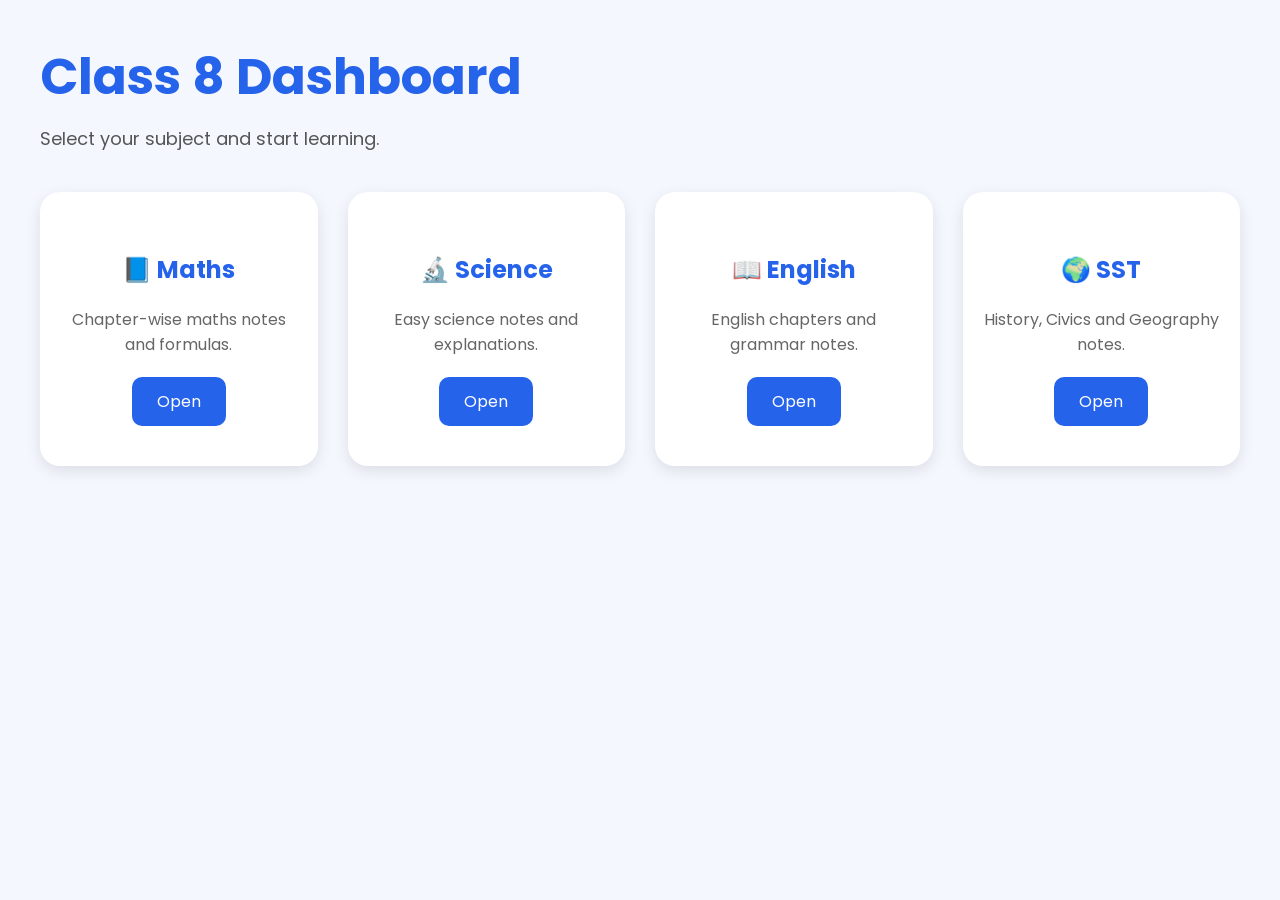
==== class8.html @ af127c63 "Update class8.html" ====
<!DOCTYPE html>
<html lang="en">
<head>
<meta charset="UTF-8">
<meta name="viewport" content="width=device-width, initial-scale=1.0">

<title>Class 8</title>

<link href="https://fonts.googleapis.com/css2?family=Poppins:wght@300;400;500;600;700&display=swap" rel="stylesheet">

<style>
  .search-box{
text-align:center;
margin-bottom:40px;
}

.search-box input{
width:60%;
max-width:500px;
padding:15px;
border-radius:12px;
border:none;
outline:none;
font-size:16px;
box-shadow:0 4px 10px rgba(0,0,0,0.1);
}
.banner{
  <div class="search-box">

<input type="text" placeholder="Search subjects...">

</div>
background:linear-gradient(to right,#2563eb,#4f46e5);
padding:40px;
border-radius:20px;
text-align:center;
color:white;
margin-bottom:40px;
}

.banner h2{
font-size:35px;
margin-bottom:10px;
}

.banner p{
font-size:18px;
}
*{
margin:0;
padding:0;
box-sizing:border-box;
font-family:'Poppins',sans-serif;
}

body{
background:#f5f7ff;
padding:40px;
}
<div class="banner">

<h2>📚 Welcome to Class 8 Learning Hub</h2>

<p>
Free Notes, PDFs and Study Material for Students
</p>

</div>
  <div class="search-box">

<input type="text" placeholder="Search subjects...">

</div>
.heading{
text-align:center;
margin-bottom:50px;
}

.heading h1{
font-size:50px;
color:#2563eb;
}

.heading p{
margin-top:10px;
font-size:18px;
color:#555;
}

.subject-container{
display:grid;
grid-template-columns:repeat(auto-fit,minmax(250px,1fr));
gap:30px;
margin-top:40px;
}

.subject-card{
background:white;
padding:40px 20px;
border-radius:20px;
text-align:center;
box-shadow:0 5px 15px rgba(0,0,0,0.1);
transition:0.3s;
}

.subject-card:hover{
transform:translateY(-10px);
}

.subject-card h2{
margin:20px 0;
color:#2563eb;
}

.subject-card p{
color:#666;
margin-bottom:20px;
}

.subject-card a{
text-decoration:none;
background:#2563eb;
color:white;
padding:12px 25px;
border-radius:10px;
display:inline-block;
}

</style>

</head>

<body>

<div class="heading">

<h1>Class 8 Dashboard</h1>

<p>
Select your subject and start learning.
</p>

</div>

<div class="subject-container">

<div class="subject-card">
<h2>📘 Maths</h2>
<p>Chapter-wise maths notes and formulas.</p>
<a href="maths.html">Open</a>
</div>

<div class="subject-card">
<h2>🔬 Science</h2>
<p>Easy science notes and explanations.</p>
<a href="science.html">Open</a>
</div>

<div class="subject-card">
<h2>📖 English</h2>
<p>English chapters and grammar notes.</p>
<a href="english.html">Open</a>
</div>

<div class="subject-card">
<h2>🌍 SST</h2>
<p>History, Civics and Geography notes.</p>
<a href="sst.html">Open</a>
</div>

</div>

</body>
</html>
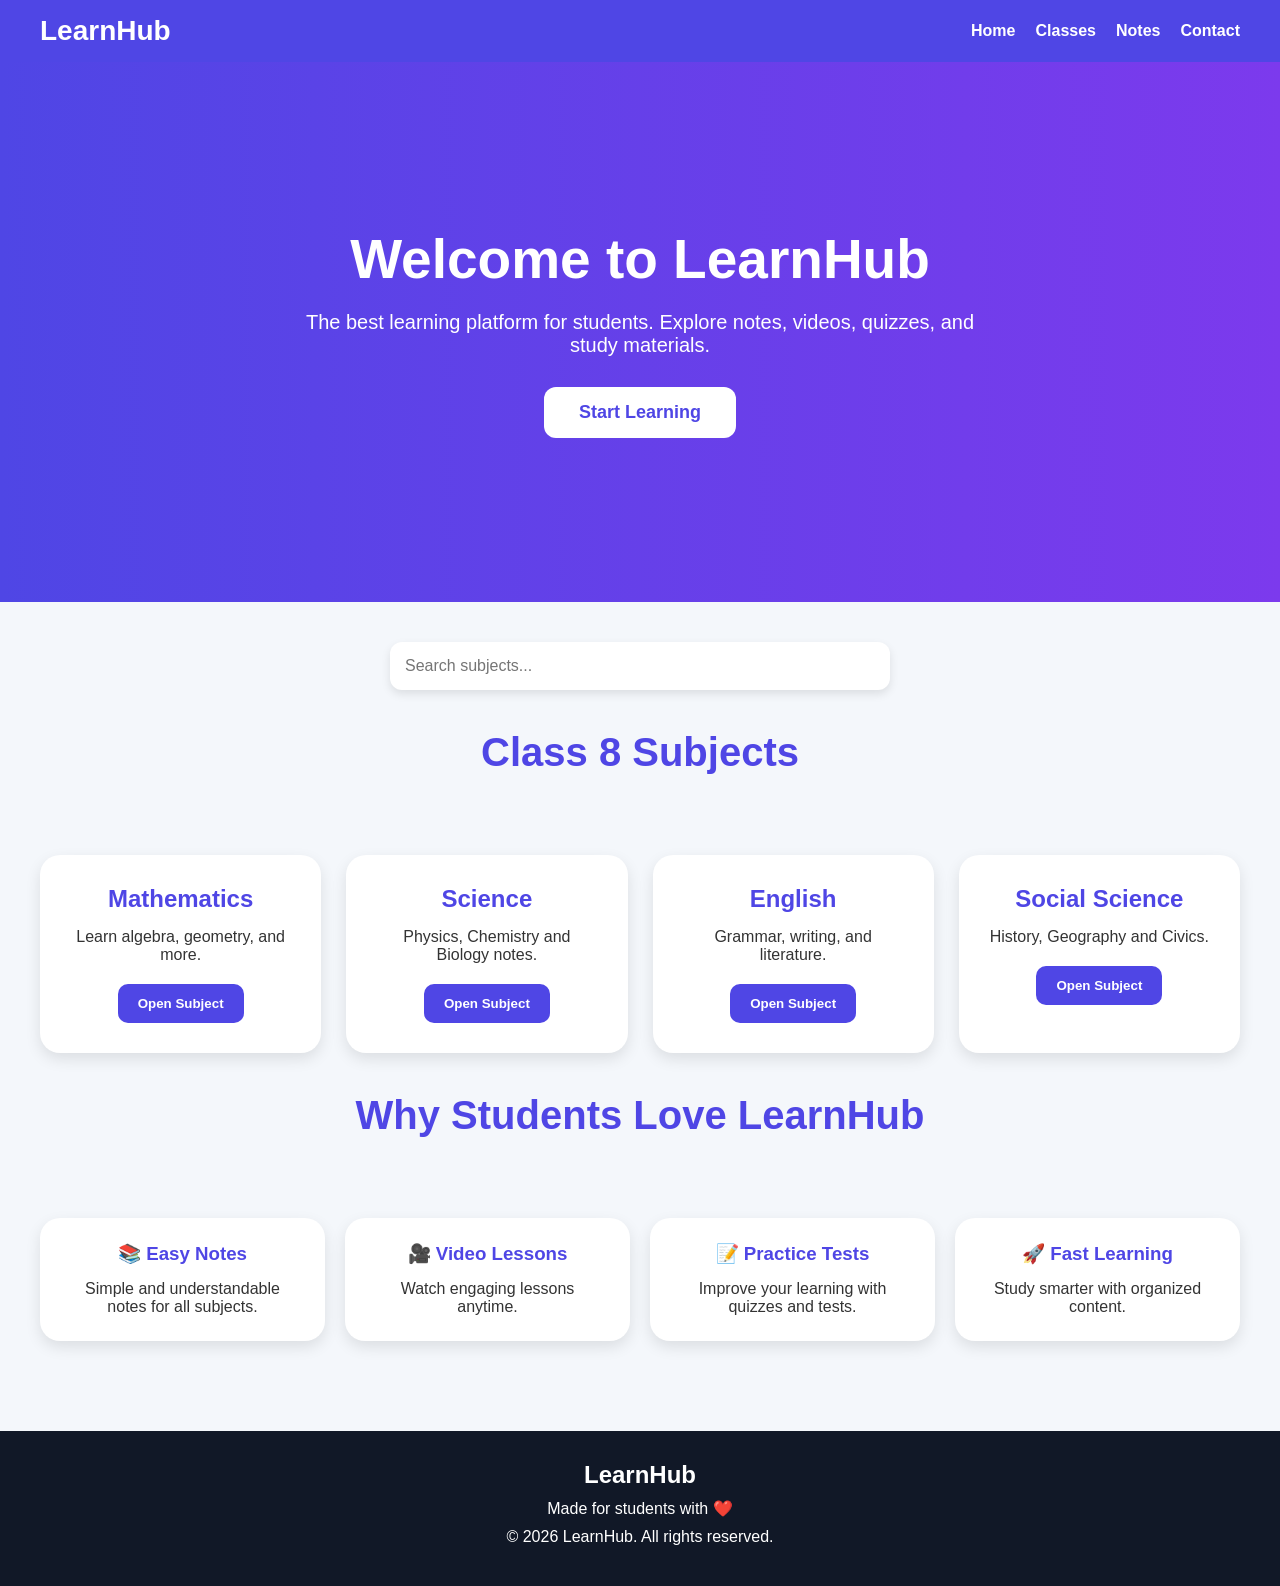
==== commit fe95fe9e: "Update class8.html" ====
--- a/class8.html
+++ b/class8.html
@@ -3,15 +3,104 @@
 <head>
 <meta charset="UTF-8">
 <meta name="viewport" content="width=device-width, initial-scale=1.0">
-
-<title>Class 8</title>
-
-<link href="https://fonts.googleapis.com/css2?family=Poppins:wght@300;400;500;600;700&display=swap" rel="stylesheet">
+<title>LearnHub - Class 8</title>
 
 <style>
-  .search-box{
-text-align:center;
-margin-bottom:40px;
+
+*{
+margin:0;
+padding:0;
+box-sizing:border-box;
+font-family:Arial, sans-serif;
+}
+
+body{
+background:#f4f7fb;
+color:#333;
+}
+
+/* NAVBAR */
+
+nav{
+display:flex;
+justify-content:space-between;
+align-items:center;
+padding:15px 40px;
+background:#4f46e5;
+color:white;
+position:sticky;
+top:0;
+z-index:1000;
+}
+
+.logo{
+font-size:28px;
+font-weight:bold;
+}
+
+nav ul{
+display:flex;
+list-style:none;
+gap:20px;
+}
+
+nav ul li a{
+text-decoration:none;
+color:white;
+font-weight:bold;
+transition:0.3s;
+}
+
+nav ul li a:hover{
+color:yellow;
+}
+
+/* HERO */
+
+.hero{
+height:60vh;
+display:flex;
+flex-direction:column;
+justify-content:center;
+align-items:center;
+text-align:center;
+background:linear-gradient(to right,#4f46e5,#7c3aed);
+color:white;
+padding:20px;
+}
+
+.hero h1{
+font-size:55px;
+margin-bottom:20px;
+}
+
+.hero p{
+font-size:20px;
+margin-bottom:30px;
+max-width:700px;
+}
+
+.hero button{
+padding:15px 35px;
+border:none;
+border-radius:12px;
+background:white;
+color:#4f46e5;
+font-size:18px;
+font-weight:bold;
+cursor:pointer;
+transition:0.3s;
+}
+
+.hero button:hover{
+transform:scale(1.05);
+}
+
+/* SEARCH BAR */
+
+.search-box{
+text-align:center;
+margin:40px 0;
 }
 
 .search-box input{
@@ -24,151 +113,214 @@
 font-size:16px;
 box-shadow:0 4px 10px rgba(0,0,0,0.1);
 }
-.banner{
-  <div class="search-box">
-
-<input type="text" placeholder="Search subjects...">
-
-</div>
-background:linear-gradient(to right,#2563eb,#4f46e5);
-padding:40px;
-border-radius:20px;
-text-align:center;
-color:white;
+
+/* SECTION TITLE */
+
+.heading{
+text-align:center;
+font-size:40px;
 margin-bottom:40px;
-}
-
-.banner h2{
-font-size:35px;
-margin-bottom:10px;
-}
-
-.banner p{
-font-size:18px;
-}
-*{
-margin:0;
-padding:0;
-box-sizing:border-box;
-font-family:'Poppins',sans-serif;
-}
-
-body{
-background:#f5f7ff;
-padding:40px;
-}
-<div class="banner">
-
-<h2>📚 Welcome to Class 8 Learning Hub</h2>
-
-<p>
-Free Notes, PDFs and Study Material for Students
-</p>
-
-</div>
-  <div class="search-box">
-
-<input type="text" placeholder="Search subjects...">
-
-</div>
-.heading{
-text-align:center;
-margin-bottom:50px;
-}
-
-.heading h1{
-font-size:50px;
-color:#2563eb;
-}
-
-.heading p{
-margin-top:10px;
-font-size:18px;
-color:#555;
-}
-
-.subject-container{
+color:#4f46e5;
+}
+
+/* SUBJECT CARDS */
+
+.subjects{
 display:grid;
 grid-template-columns:repeat(auto-fit,minmax(250px,1fr));
-gap:30px;
-margin-top:40px;
-}
-
-.subject-card{
+gap:25px;
+padding:40px;
+}
+
+.card{
 background:white;
-padding:40px 20px;
+padding:30px;
 border-radius:20px;
 text-align:center;
-box-shadow:0 5px 15px rgba(0,0,0,0.1);
+box-shadow:0 6px 15px rgba(0,0,0,0.1);
 transition:0.3s;
 }
 
-.subject-card:hover{
+.card:hover{
 transform:translateY(-10px);
 }
 
-.subject-card h2{
-margin:20px 0;
-color:#2563eb;
-}
-
-.subject-card p{
-color:#666;
+.card h2{
+margin-bottom:15px;
+color:#4f46e5;
+}
+
+.card p{
 margin-bottom:20px;
 }
 
-.subject-card a{
-text-decoration:none;
-background:#2563eb;
-color:white;
-padding:12px 25px;
+.card button{
+padding:12px 20px;
+border:none;
+background:#4f46e5;
+color:white;
 border-radius:10px;
-display:inline-block;
+cursor:pointer;
+font-weight:bold;
+transition:0.3s;
+}
+
+.card button:hover{
+background:#372fcf;
+}
+
+/* FEATURES */
+
+.features{
+display:grid;
+grid-template-columns:repeat(auto-fit,minmax(250px,1fr));
+gap:20px;
+padding:40px;
+}
+
+.feature-box{
+background:white;
+padding:25px;
+border-radius:20px;
+text-align:center;
+box-shadow:0 6px 15px rgba(0,0,0,0.1);
+}
+
+.feature-box h3{
+margin-bottom:15px;
+color:#4f46e5;
+}
+
+/* FOOTER */
+
+footer{
+background:#111827;
+color:white;
+text-align:center;
+padding:30px;
+margin-top:50px;
+}
+
+footer p{
+margin:10px 0;
 }
 
 </style>
 
 </head>
-
 <body>
 
-<div class="heading">
-
-<h1>Class 8 Dashboard</h1>
+<!-- NAVBAR -->
+
+<nav>
+
+<div class="logo">LearnHub</div>
+
+<ul>
+<li><a href="#">Home</a></li>
+<li><a href="#">Classes</a></li>
+<li><a href="#">Notes</a></li>
+<li><a href="#">Contact</a></li>
+</ul>
+
+</nav>
+
+<!-- HERO -->
+
+<section class="hero">
+
+<h1>Welcome to LearnHub</h1>
 
 <p>
-Select your subject and start learning.
+The best learning platform for students.
+Explore notes, videos, quizzes, and study materials.
 </p>
 
-</div>
-
-<div class="subject-container">
-
-<div class="subject-card">
-<h2>📘 Maths</h2>
-<p>Chapter-wise maths notes and formulas.</p>
-<a href="maths.html">Open</a>
-</div>
-
-<div class="subject-card">
-<h2>🔬 Science</h2>
-<p>Easy science notes and explanations.</p>
-<a href="science.html">Open</a>
-</div>
-
-<div class="subject-card">
-<h2>📖 English</h2>
-<p>English chapters and grammar notes.</p>
-<a href="english.html">Open</a>
-</div>
-
-<div class="subject-card">
-<h2>🌍 SST</h2>
-<p>History, Civics and Geography notes.</p>
-<a href="sst.html">Open</a>
-</div>
-
-</div>
+<button onclick="document.getElementById('subjects').scrollIntoView({behavior:'smooth'})">
+Start Learning
+</button>
+
+</section>
+
+<!-- SEARCH BAR -->
+
+<div class="search-box">
+
+<input type="text" placeholder="Search subjects...">
+
+</div>
+
+<!-- SUBJECTS -->
+
+<h1 class="heading">Class 8 Subjects</h1>
+
+<section class="subjects" id="subjects">
+
+<div class="card">
+<h2>Mathematics</h2>
+<p>Learn algebra, geometry, and more.</p>
+<button>Open Subject</button>
+</div>
+
+<div class="card">
+<h2>Science</h2>
+<p>Physics, Chemistry and Biology notes.</p>
+<button>Open Subject</button>
+</div>
+
+<div class="card">
+<h2>English</h2>
+<p>Grammar, writing, and literature.</p>
+<button>Open Subject</button>
+</div>
+
+<div class="card">
+<h2>Social Science</h2>
+<p>History, Geography and Civics.</p>
+<button>Open Subject</button>
+</div>
+
+</section>
+
+<!-- FEATURES -->
+
+<h1 class="heading">Why Students Love LearnHub</h1>
+
+<section class="features">
+
+<div class="feature-box">
+<h3>📚 Easy Notes</h3>
+<p>Simple and understandable notes for all subjects.</p>
+</div>
+
+<div class="feature-box">
+<h3>🎥 Video Lessons</h3>
+<p>Watch engaging lessons anytime.</p>
+</div>
+
+<div class="feature-box">
+<h3>📝 Practice Tests</h3>
+<p>Improve your learning with quizzes and tests.</p>
+</div>
+
+<div class="feature-box">
+<h3>🚀 Fast Learning</h3>
+<p>Study smarter with organized content.</p>
+</div>
+
+</section>
+
+<!-- FOOTER -->
+
+<footer>
+
+<h2>LearnHub</h2>
+
+<p>Made for students with ❤️</p>
+
+<p>© 2026 LearnHub. All rights reserved.</p>
+
+</footer>
 
 </body>
 </html>
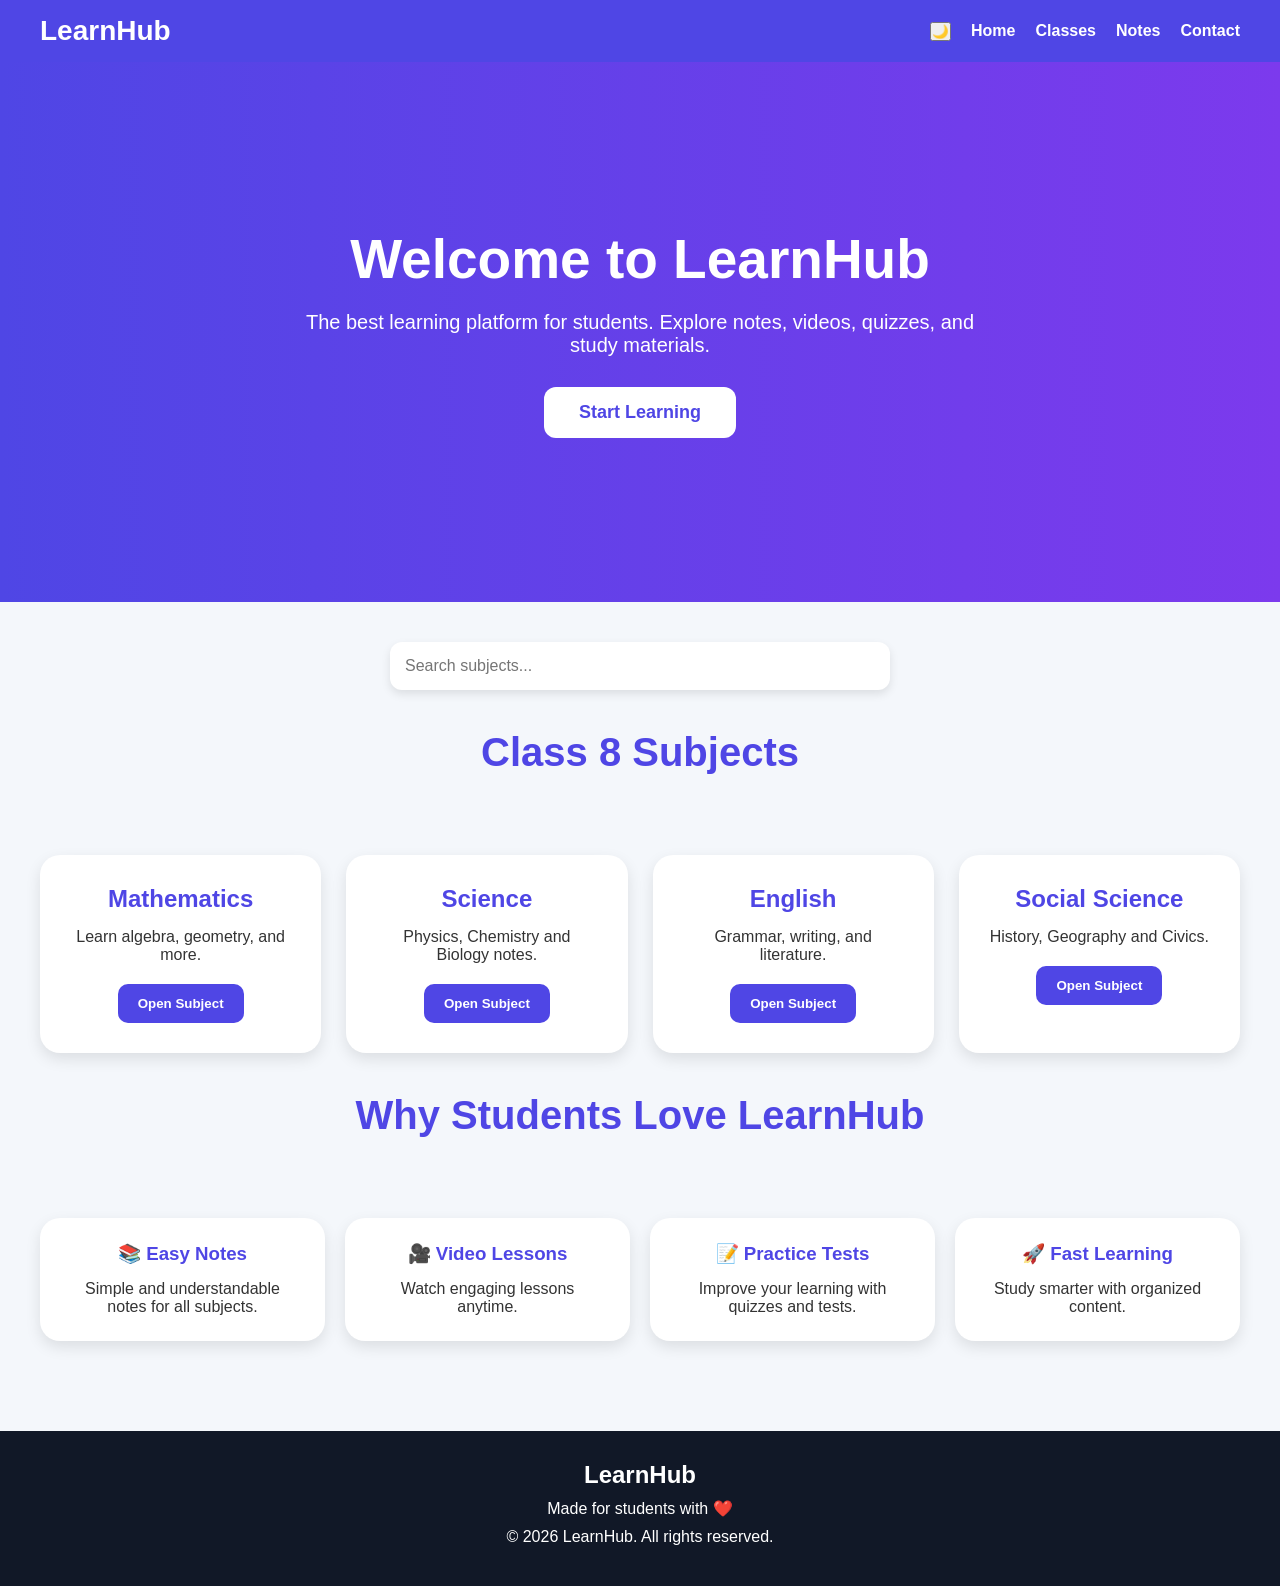
==== commit 679f3544: "Update class8.html" ====
--- a/class8.html
+++ b/class8.html
@@ -217,6 +217,9 @@
 <div class="logo">LearnHub</div>
 
 <ul>
+  <button class="dark-btn" onclick="darkMode()">
+🌙
+</button>
 <li><a href="#">Home</a></li>
 <li><a href="#">Classes</a></li>
 <li><a href="#">Notes</a></li>
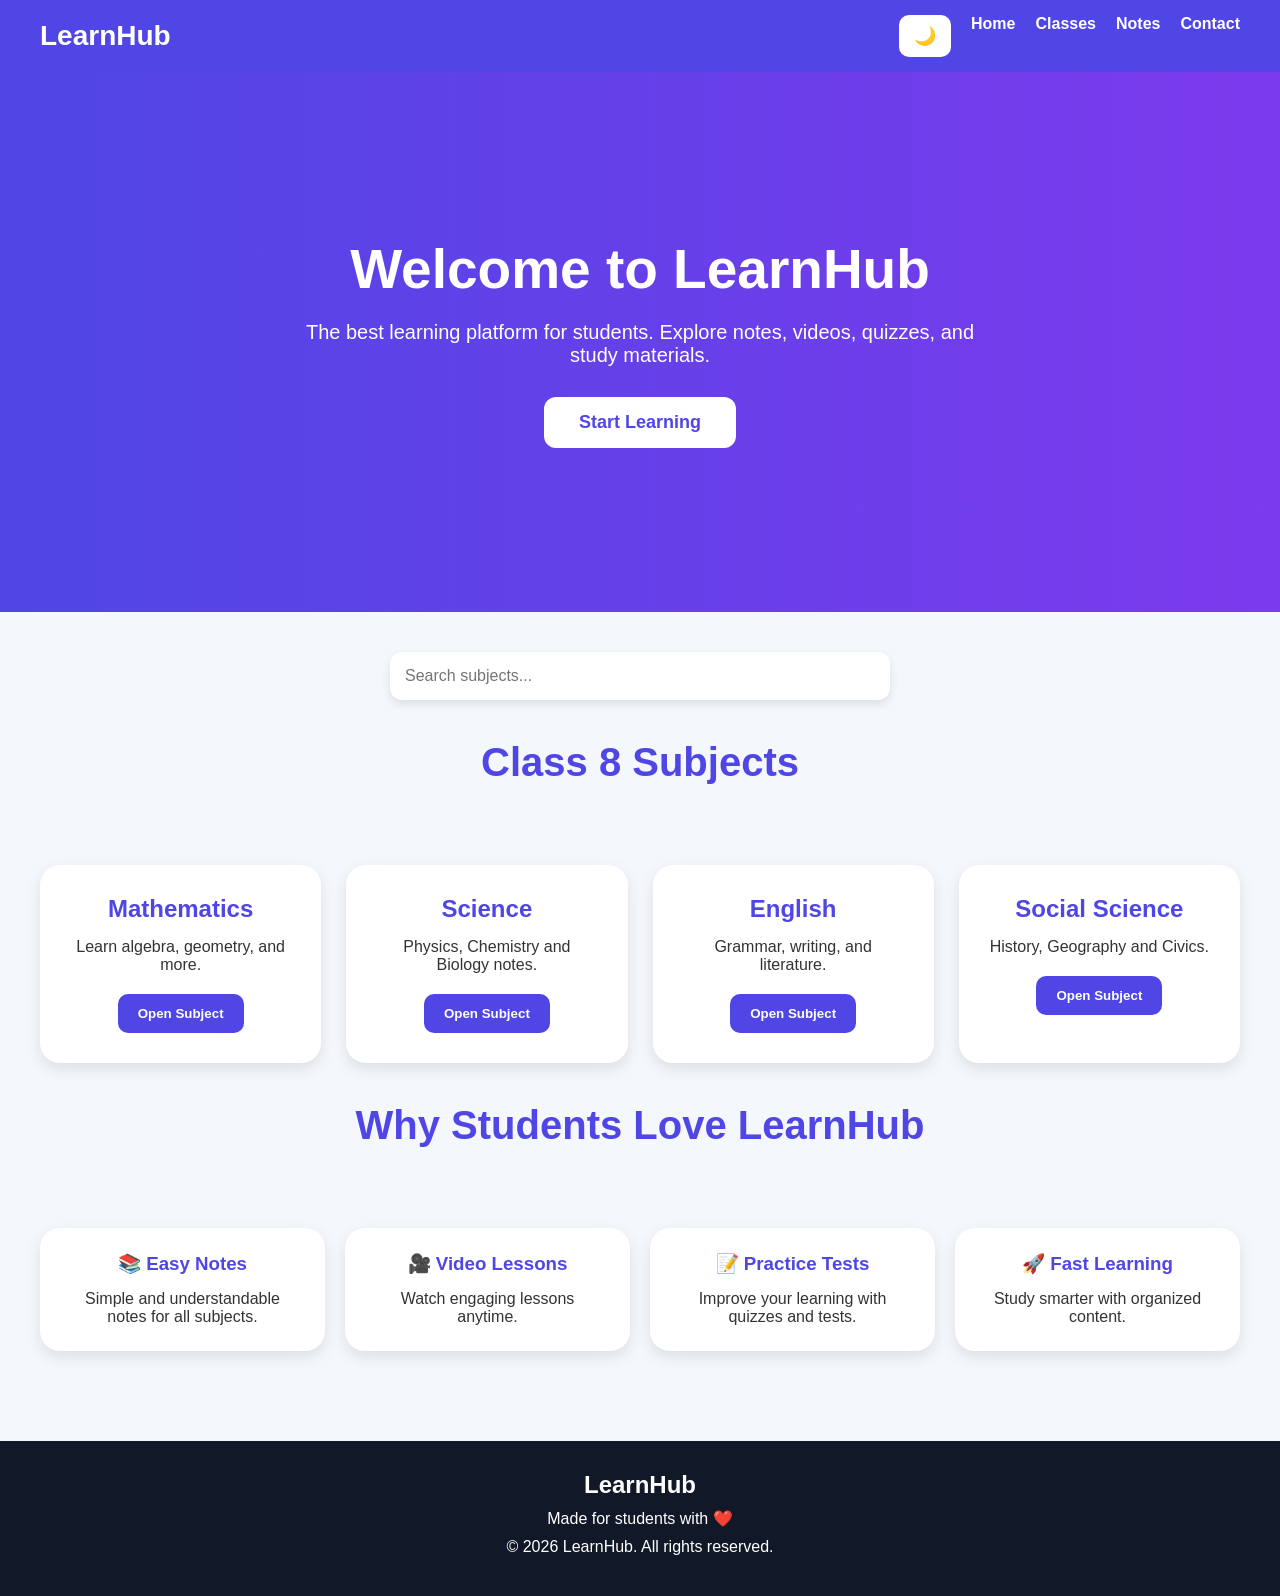
==== commit a74d89da: "Update class8.html" ====
--- a/class8.html
+++ b/class8.html
@@ -6,7 +6,34 @@
 <title>LearnHub - Class 8</title>
 
 <style>
-
+.dark-btn{
+padding:10px 15px;
+border:none;
+border-radius:10px;
+cursor:pointer;
+font-size:18px;
+background:white;
+}
+
+.dark{
+background:#111827;
+color:white;
+}
+
+.dark .card,
+.dark .feature-box{
+background:#1f2937;
+color:white;
+}
+
+.dark .search-box input{
+background:#1f2937;
+color:white;
+}
+
+.dark footer{
+background:black;
+}
 *{
 margin:0;
 padding:0;
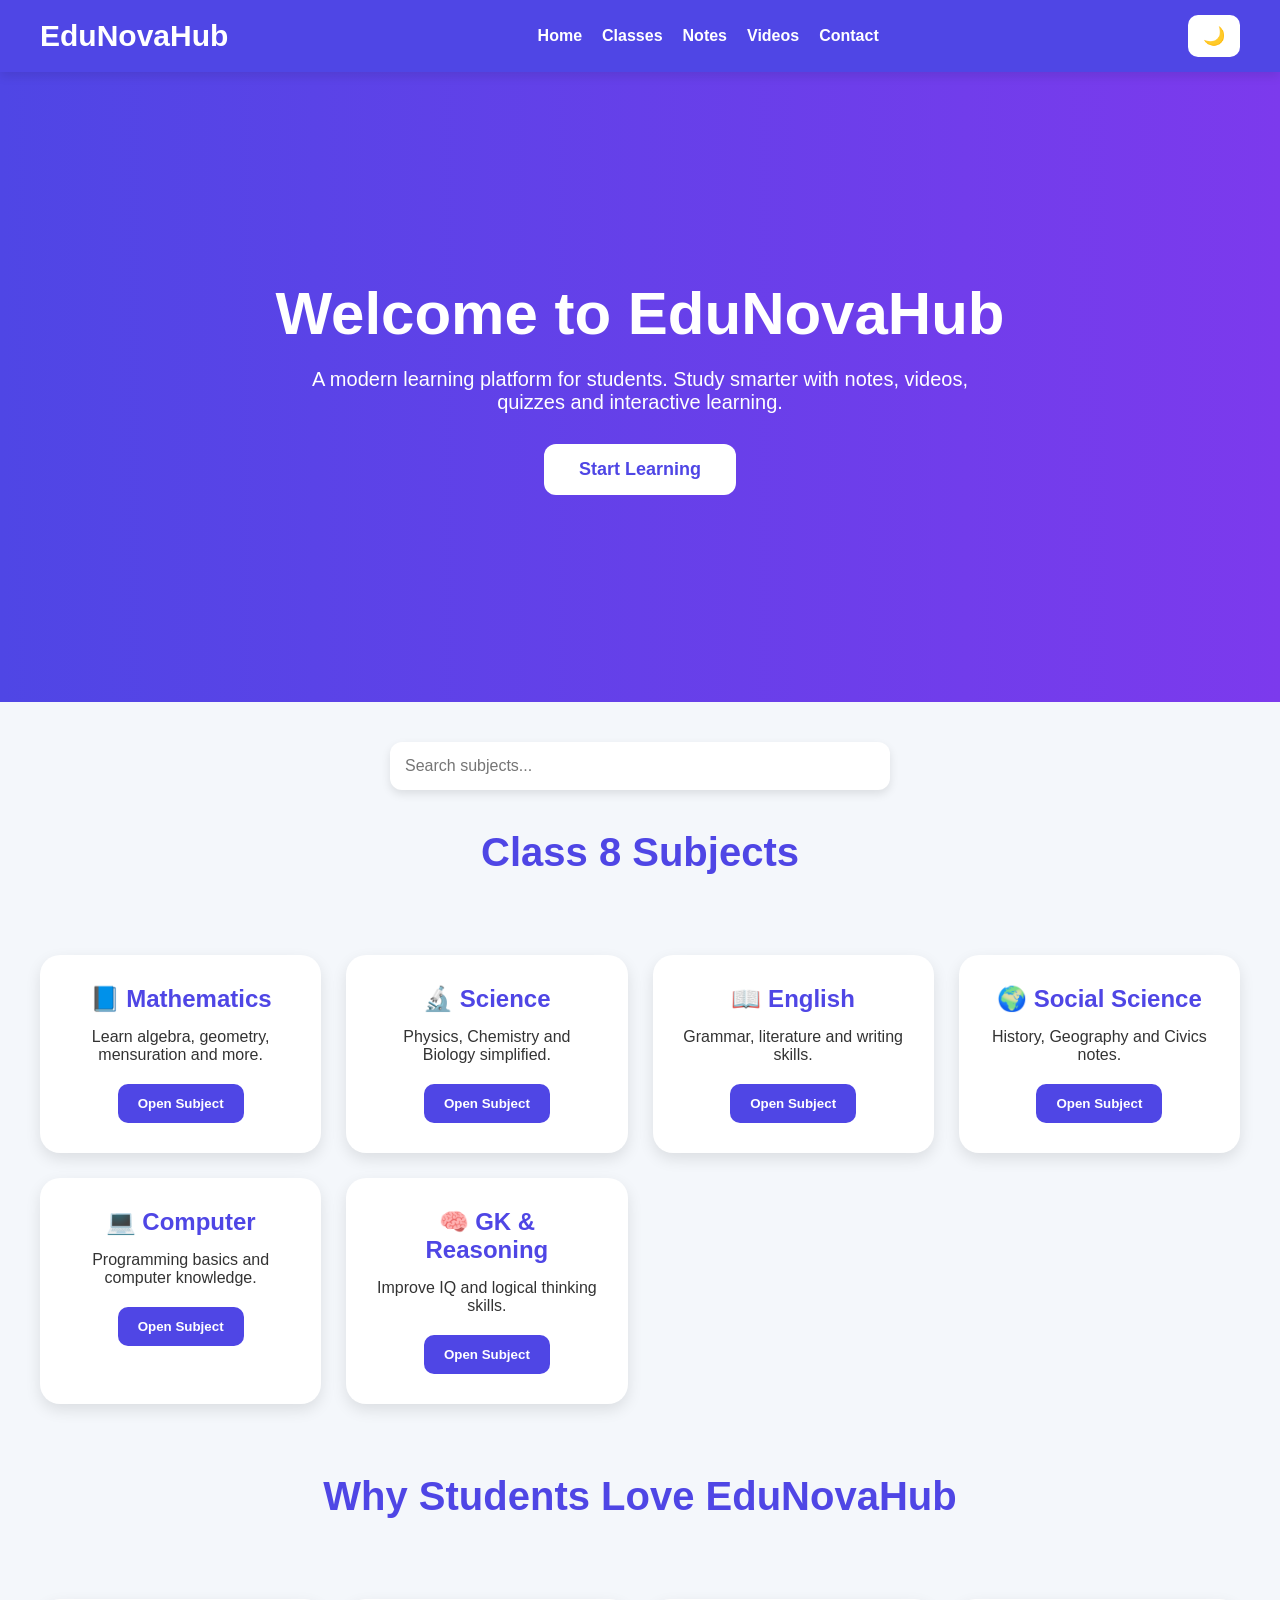
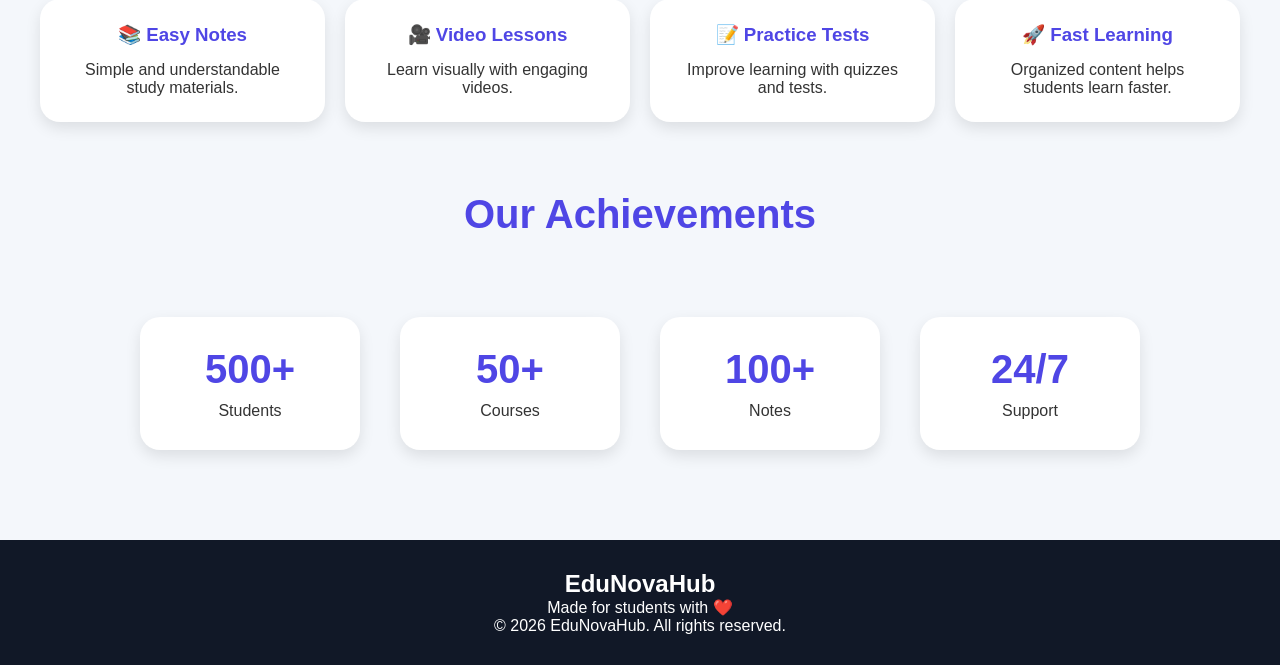
==== commit 38e518e3: "Update class8.html" ====
--- a/class8.html
+++ b/class8.html
@@ -3,9 +3,62 @@
 <head>
 <meta charset="UTF-8">
 <meta name="viewport" content="width=device-width, initial-scale=1.0">
-<title>LearnHub - Class 8</title>
+
+<title>EduNovaHub - Class 8</title>
 
 <style>
+
+*{
+margin:0;
+padding:0;
+box-sizing:border-box;
+font-family:Arial, sans-serif;
+scroll-behavior:smooth;
+}
+
+body{
+background:#f4f7fb;
+color:#333;
+transition:0.4s;
+}
+
+/* NAVBAR */
+
+nav{
+display:flex;
+justify-content:space-between;
+align-items:center;
+padding:15px 40px;
+background:#4f46e5;
+color:white;
+position:sticky;
+top:0;
+z-index:1000;
+box-shadow:0 4px 10px rgba(0,0,0,0.1);
+}
+
+.logo{
+font-size:30px;
+font-weight:bold;
+}
+
+nav ul{
+display:flex;
+list-style:none;
+gap:20px;
+}
+
+nav ul li a{
+text-decoration:none;
+color:white;
+font-weight:bold;
+transition:0.3s;
+}
+
+nav ul li a:hover{
+color:yellow;
+}
+
 .dark-btn{
 padding:10px 15px;
 border:none;
@@ -15,77 +68,10 @@
 background:white;
 }
 
-.dark{
-background:#111827;
-color:white;
-}
-
-.dark .card,
-.dark .feature-box{
-background:#1f2937;
-color:white;
-}
-
-.dark .search-box input{
-background:#1f2937;
-color:white;
-}
-
-.dark footer{
-background:black;
-}
-*{
-margin:0;
-padding:0;
-box-sizing:border-box;
-font-family:Arial, sans-serif;
-}
-
-body{
-background:#f4f7fb;
-color:#333;
-}
-
-/* NAVBAR */
-
-nav{
-display:flex;
-justify-content:space-between;
-align-items:center;
-padding:15px 40px;
-background:#4f46e5;
-color:white;
-position:sticky;
-top:0;
-z-index:1000;
-}
-
-.logo{
-font-size:28px;
-font-weight:bold;
-}
-
-nav ul{
-display:flex;
-list-style:none;
-gap:20px;
-}
-
-nav ul li a{
-text-decoration:none;
-color:white;
-font-weight:bold;
-transition:0.3s;
-}
-
-nav ul li a:hover{
-color:yellow;
-}
-
 /* HERO */
 
 .hero{
-height:60vh;
+height:70vh;
 display:flex;
 flex-direction:column;
 justify-content:center;
@@ -97,14 +83,16 @@
 }
 
 .hero h1{
-font-size:55px;
+font-size:60px;
 margin-bottom:20px;
+animation:fade 1s ease;
 }
 
 .hero p{
 font-size:20px;
+max-width:700px;
 margin-bottom:30px;
-max-width:700px;
+animation:fade 2s ease;
 }
 
 .hero button{
@@ -123,7 +111,7 @@
 transform:scale(1.05);
 }
 
-/* SEARCH BAR */
+/* SEARCH */
 
 .search-box{
 text-align:center;
@@ -141,16 +129,17 @@
 box-shadow:0 4px 10px rgba(0,0,0,0.1);
 }
 
-/* SECTION TITLE */
+/* HEADING */
 
 .heading{
 text-align:center;
 font-size:40px;
+margin-top:30px;
 margin-bottom:40px;
 color:#4f46e5;
 }
 
-/* SUBJECT CARDS */
+/* SUBJECTS */
 
 .subjects{
 display:grid;
@@ -211,6 +200,11 @@
 border-radius:20px;
 text-align:center;
 box-shadow:0 6px 15px rgba(0,0,0,0.1);
+transition:0.3s;
+}
+
+.feature-box:hover{
+transform:translateY(-10px);
 }
 
 .feature-box h3{
@@ -218,6 +212,32 @@
 color:#4f46e5;
 }
 
+/* COUNTERS */
+
+.counter-section{
+display:flex;
+justify-content:center;
+gap:40px;
+padding:40px;
+flex-wrap:wrap;
+}
+
+.counter-box{
+background:white;
+padding:30px;
+border-radius:20px;
+text-align:center;
+width:220px;
+box-shadow:0 6px 15px rgba(0,0,0,0.1);
+}
+
+.counter{
+font-size:40px;
+font-weight:bold;
+color:#4f46e5;
+margin-bottom:10px;
+}
+
 /* FOOTER */
 
 footer{
@@ -228,42 +248,99 @@
 margin-top:50px;
 }
 
-footer p{
-margin:10px 0;
+/* DARK MODE */
+
+.dark{
+background:#111827;
+color:white;
+}
+
+.dark .card,
+.dark .feature-box,
+.dark .counter-box{
+background:#1f2937;
+color:white;
+}
+
+.dark .search-box input{
+background:#1f2937;
+color:white;
+}
+
+.dark footer{
+background:black;
+}
+
+/* ANIMATION */
+
+@keyframes fade{
+from{
+opacity:0;
+transform:translateY(20px);
+}
+to{
+opacity:1;
+transform:translateY(0);
+}
+}
+
+/* MOBILE */
+
+@media(max-width:768px){
+
+.hero h1{
+font-size:40px;
+}
+
+.hero p{
+font-size:16px;
+}
+
+.search-box input{
+width:90%;
+}
+
+nav{
+flex-direction:column;
+gap:15px;
+}
+
 }
 
 </style>
-
 </head>
+
 <body>
 
 <!-- NAVBAR -->
 
 <nav>
 
-<div class="logo">LearnHub</div>
+<div class="logo">EduNovaHub</div>
 
 <ul>
-  <button class="dark-btn" onclick="darkMode()">
-🌙
-</button>
 <li><a href="#">Home</a></li>
 <li><a href="#">Classes</a></li>
 <li><a href="#">Notes</a></li>
+<li><a href="#">Videos</a></li>
 <li><a href="#">Contact</a></li>
 </ul>
 
+<button class="dark-btn" onclick="darkMode()">
+🌙
+</button>
+
 </nav>
 
 <!-- HERO -->
 
 <section class="hero">
 
-<h1>Welcome to LearnHub</h1>
+<h1>Welcome to EduNovaHub</h1>
 
 <p>
-The best learning platform for students.
-Explore notes, videos, quizzes, and study materials.
+A modern learning platform for students.
+Study smarter with notes, videos, quizzes and interactive learning.
 </p>
 
 <button onclick="document.getElementById('subjects').scrollIntoView({behavior:'smooth'})">
@@ -272,7 +349,7 @@
 
 </section>
 
-<!-- SEARCH BAR -->
+<!-- SEARCH -->
 
 <div class="search-box">
 
@@ -287,26 +364,38 @@
 <section class="subjects" id="subjects">
 
 <div class="card">
-<h2>Mathematics</h2>
-<p>Learn algebra, geometry, and more.</p>
-<button>Open Subject</button>
-</div>
-
-<div class="card">
-<h2>Science</h2>
-<p>Physics, Chemistry and Biology notes.</p>
-<button>Open Subject</button>
-</div>
-
-<div class="card">
-<h2>English</h2>
-<p>Grammar, writing, and literature.</p>
-<button>Open Subject</button>
-</div>
-
-<div class="card">
-<h2>Social Science</h2>
-<p>History, Geography and Civics.</p>
+<h2>📘 Mathematics</h2>
+<p>Learn algebra, geometry, mensuration and more.</p>
+<button>Open Subject</button>
+</div>
+
+<div class="card">
+<h2>🔬 Science</h2>
+<p>Physics, Chemistry and Biology simplified.</p>
+<button>Open Subject</button>
+</div>
+
+<div class="card">
+<h2>📖 English</h2>
+<p>Grammar, literature and writing skills.</p>
+<button>Open Subject</button>
+</div>
+
+<div class="card">
+<h2>🌍 Social Science</h2>
+<p>History, Geography and Civics notes.</p>
+<button>Open Subject</button>
+</div>
+
+<div class="card">
+<h2>💻 Computer</h2>
+<p>Programming basics and computer knowledge.</p>
+<button>Open Subject</button>
+</div>
+
+<div class="card">
+<h2>🧠 GK & Reasoning</h2>
+<p>Improve IQ and logical thinking skills.</p>
 <button>Open Subject</button>
 </div>
 
@@ -314,43 +403,81 @@
 
 <!-- FEATURES -->
 
-<h1 class="heading">Why Students Love LearnHub</h1>
+<h1 class="heading">Why Students Love EduNovaHub</h1>
 
 <section class="features">
 
 <div class="feature-box">
 <h3>📚 Easy Notes</h3>
-<p>Simple and understandable notes for all subjects.</p>
+<p>Simple and understandable study materials.</p>
 </div>
 
 <div class="feature-box">
 <h3>🎥 Video Lessons</h3>
-<p>Watch engaging lessons anytime.</p>
+<p>Learn visually with engaging videos.</p>
 </div>
 
 <div class="feature-box">
 <h3>📝 Practice Tests</h3>
-<p>Improve your learning with quizzes and tests.</p>
+<p>Improve learning with quizzes and tests.</p>
 </div>
 
 <div class="feature-box">
 <h3>🚀 Fast Learning</h3>
-<p>Study smarter with organized content.</p>
+<p>Organized content helps students learn faster.</p>
 </div>
 
 </section>
 
+<!-- COUNTERS -->
+
+<h1 class="heading">Our Achievements</h1>
+
+<section class="counter-section">
+
+<div class="counter-box">
+<div class="counter">500+</div>
+<p>Students</p>
+</div>
+
+<div class="counter-box">
+<div class="counter">50+</div>
+<p>Courses</p>
+</div>
+
+<div class="counter-box">
+<div class="counter">100+</div>
+<p>Notes</p>
+</div>
+
+<div class="counter-box">
+<div class="counter">24/7</div>
+<p>Support</p>
+</div>
+
+</section>
+
 <!-- FOOTER -->
 
 <footer>
 
-<h2>LearnHub</h2>
+<h2>EduNovaHub</h2>
 
 <p>Made for students with ❤️</p>
 
-<p>© 2026 LearnHub. All rights reserved.</p>
+<p>© 2026 EduNovaHub. All rights reserved.</p>
 
 </footer>
+
+<!-- JAVASCRIPT -->
+
+<script>
+
+function darkMode(){
+document.body.classList.toggle("dark");
+}
+
+</script>
 
 </body>
 </html>
